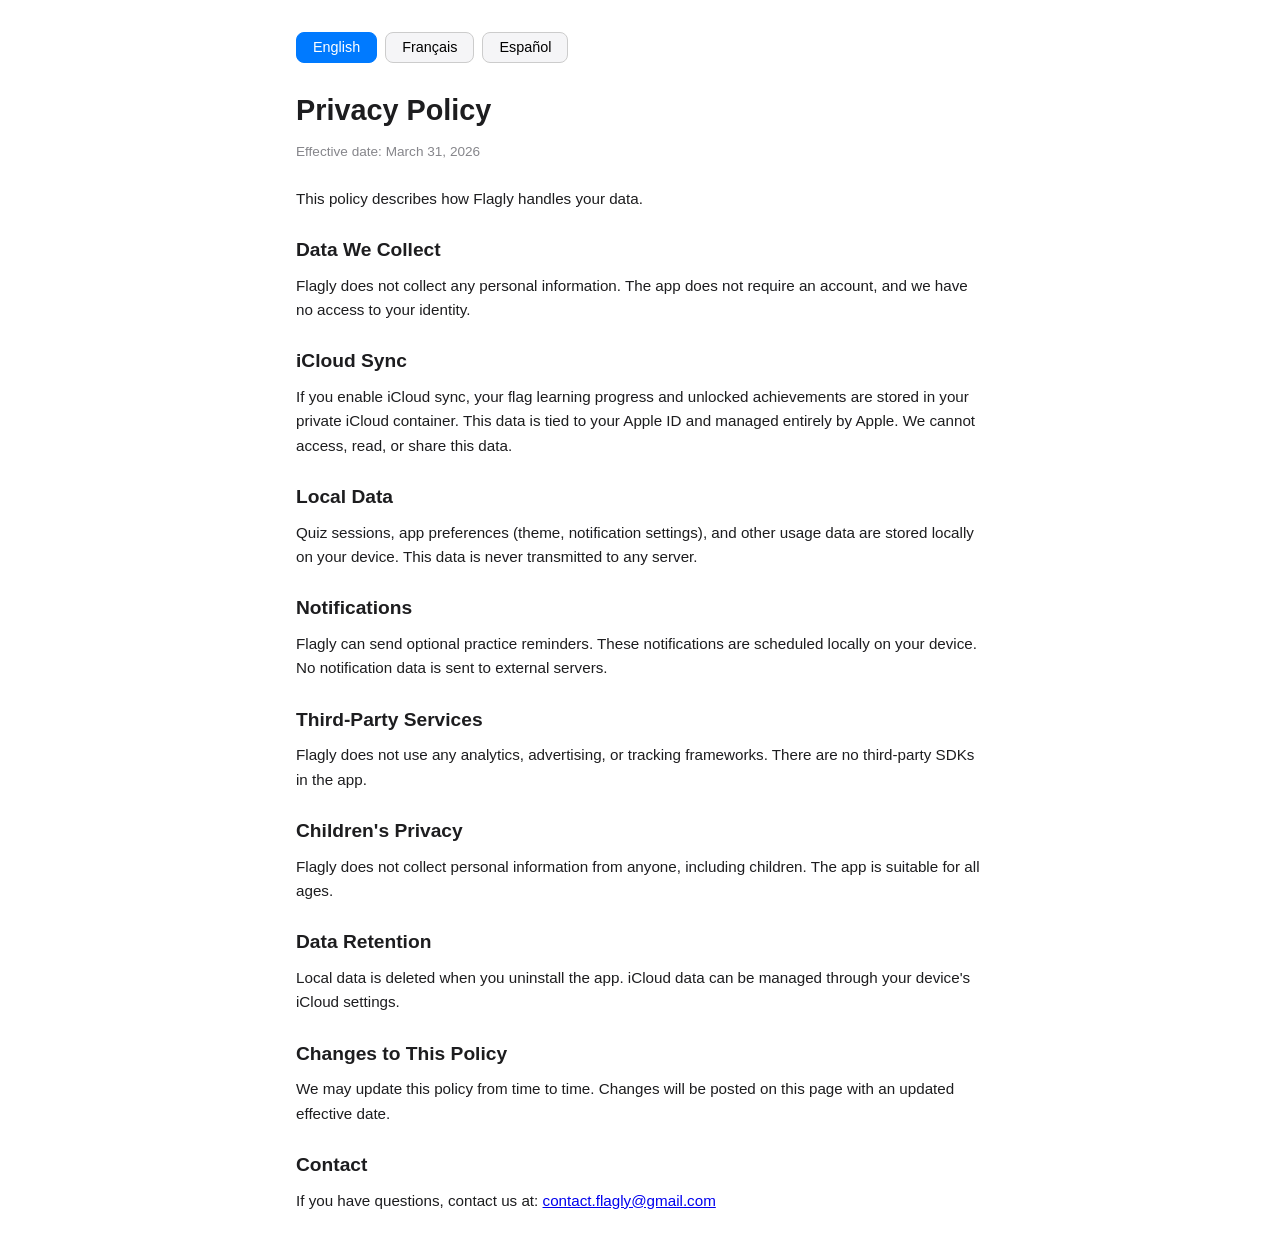
==== privacy/index.html @ f01b2d84 "restructure: add support page, move privacy under /privacy/, add landing index" ====
<!DOCTYPE html>
<html lang="en">
<head>
    <meta charset="UTF-8">
    <meta name="viewport" content="width=device-width, initial-scale=1.0">
    <title>Flagly - Privacy Policy</title>
    <style>
        * { margin: 0; padding: 0; box-sizing: border-box; }
        body {
            font-family: -apple-system, BlinkMacSystemFont, 'Segoe UI', Roboto, sans-serif;
            line-height: 1.6;
            color: #1d1d1f;
            background: #fff;
            padding: 2rem 1rem;
            max-width: 720px;
            margin: 0 auto;
        }
        h1 { font-size: 1.8rem; margin-bottom: 0.5rem; }
        h2 { font-size: 1.2rem; margin-top: 1.5rem; margin-bottom: 0.5rem; }
        p, li { font-size: 0.95rem; margin-bottom: 0.5rem; }
        ul { padding-left: 1.5rem; }
        .lang-switch {
            display: flex; gap: 0.5rem; margin-bottom: 1.5rem;
        }
        .lang-switch button {
            padding: 0.4rem 1rem; border: 1px solid #ccc; border-radius: 8px;
            background: #f5f5f7; cursor: pointer; font-size: 0.9rem;
        }
        .lang-switch button.active {
            background: #007aff; color: #fff; border-color: #007aff;
        }
        .lang-section { display: none; }
        .lang-section.active { display: block; }
        .date { color: #86868b; font-size: 0.85rem; margin-bottom: 1.5rem; }
    </style>
</head>
<body>
    <div class="lang-switch">
        <button onclick="switchLang('en')" id="btn-en" class="active">English</button>
        <button onclick="switchLang('fr')" id="btn-fr">Fran&ccedil;ais</button>
        <button onclick="switchLang('es')" id="btn-es">Espa&ntilde;ol</button>
    </div>

    <!-- ENGLISH -->
    <div id="lang-en" class="lang-section active">
        <h1>Privacy Policy</h1>
        <p class="date">Effective date: March 31, 2026</p>

        <p>This policy describes how Flagly handles your data.</p>

        <h2>Data We Collect</h2>
        <p>Flagly does not collect any personal information. The app does not require an account, and we have no access to your identity.</p>

        <h2>iCloud Sync</h2>
        <p>If you enable iCloud sync, your flag learning progress and unlocked achievements are stored in your private iCloud container. This data is tied to your Apple ID and managed entirely by Apple. We cannot access, read, or share this data.</p>

        <h2>Local Data</h2>
        <p>Quiz sessions, app preferences (theme, notification settings), and other usage data are stored locally on your device. This data is never transmitted to any server.</p>

        <h2>Notifications</h2>
        <p>Flagly can send optional practice reminders. These notifications are scheduled locally on your device. No notification data is sent to external servers.</p>

        <h2>Third-Party Services</h2>
        <p>Flagly does not use any analytics, advertising, or tracking frameworks. There are no third-party SDKs in the app.</p>

        <h2>Children's Privacy</h2>
        <p>Flagly does not collect personal information from anyone, including children. The app is suitable for all ages.</p>

        <h2>Data Retention</h2>
        <p>Local data is deleted when you uninstall the app. iCloud data can be managed through your device's iCloud settings.</p>

        <h2>Changes to This Policy</h2>
        <p>We may update this policy from time to time. Changes will be posted on this page with an updated effective date.</p>

        <h2>Contact</h2>
        <p>If you have questions, contact us at: <a href="mailto:contact.flagly@gmail.com">contact.flagly@gmail.com</a></p>
    </div>

    <!-- FRENCH -->
    <div id="lang-fr" class="lang-section">
        <h1>Politique de confidentialit&eacute;</h1>
        <p class="date">Date d'effet : 31 mars 2026</p>

        <p>Cette politique d&eacute;crit comment Flagly g&egrave;re vos donn&eacute;es.</p>

        <h2>Donn&eacute;es collect&eacute;es</h2>
        <p>Flagly ne collecte aucune information personnelle. L'application ne n&eacute;cessite pas de compte, et nous n'avons pas acc&egrave;s &agrave; votre identit&eacute;.</p>

        <h2>Synchronisation iCloud</h2>
        <p>Si vous activez la synchronisation iCloud, votre progression d'apprentissage des drapeaux et vos succ&egrave;s d&eacute;bloqu&eacute;s sont stock&eacute;s dans votre conteneur iCloud priv&eacute;. Ces donn&eacute;es sont li&eacute;es &agrave; votre identifiant Apple et g&eacute;r&eacute;es enti&egrave;rement par Apple. Nous ne pouvons pas acc&eacute;der, lire ou partager ces donn&eacute;es.</p>

        <h2>Donn&eacute;es locales</h2>
        <p>Les sessions de quiz, les pr&eacute;f&eacute;rences de l'application (th&egrave;me, param&egrave;tres de notification) et les autres donn&eacute;es d'utilisation sont stock&eacute;es localement sur votre appareil. Ces donn&eacute;es ne sont jamais transmises &agrave; un serveur.</p>

        <h2>Notifications</h2>
        <p>Flagly peut envoyer des rappels de r&eacute;vision optionnels. Ces notifications sont programm&eacute;es localement sur votre appareil. Aucune donn&eacute;e de notification n'est envoy&eacute;e &agrave; des serveurs externes.</p>

        <h2>Services tiers</h2>
        <p>Flagly n'utilise aucun framework d'analyse, de publicit&eacute; ou de suivi. Il n'y a aucun SDK tiers dans l'application.</p>

        <h2>Confidentialit&eacute; des enfants</h2>
        <p>Flagly ne collecte d'informations personnelles sur personne, y compris les enfants. L'application convient &agrave; tous les &acirc;ges.</p>

        <h2>Conservation des donn&eacute;es</h2>
        <p>Les donn&eacute;es locales sont supprim&eacute;es lorsque vous d&eacute;sinstallez l'application. Les donn&eacute;es iCloud peuvent &ecirc;tre g&eacute;r&eacute;es via les r&eacute;glages iCloud de votre appareil.</p>

        <h2>Modifications de cette politique</h2>
        <p>Nous pouvons mettre &agrave; jour cette politique de temps en temps. Les modifications seront publi&eacute;es sur cette page avec une date d'effet mise &agrave; jour.</p>

        <h2>Contact</h2>
        <p>Si vous avez des questions, contactez-nous &agrave; : <a href="mailto:contact.flagly@gmail.com">contact.flagly@gmail.com</a></p>
    </div>

    <!-- SPANISH -->
    <div id="lang-es" class="lang-section">
        <h1>Pol&iacute;tica de privacidad</h1>
        <p class="date">Fecha de vigencia: 31 de marzo de 2026</p>

        <p>Esta pol&iacute;tica describe c&oacute;mo Flagly gestiona sus datos.</p>

        <h2>Datos recopilados</h2>
        <p>Flagly no recopila ninguna informaci&oacute;n personal. La aplicaci&oacute;n no requiere una cuenta y no tenemos acceso a su identidad.</p>

        <h2>Sincronizaci&oacute;n con iCloud</h2>
        <p>Si activa la sincronizaci&oacute;n con iCloud, su progreso de aprendizaje de banderas y sus logros desbloqueados se almacenan en su contenedor privado de iCloud. Estos datos est&aacute;n vinculados a su Apple ID y son gestionados &iacute;ntegramente por Apple. No podemos acceder, leer ni compartir estos datos.</p>

        <h2>Datos locales</h2>
        <p>Las sesiones de quiz, las preferencias de la aplicaci&oacute;n (tema, configuraci&oacute;n de notificaciones) y otros datos de uso se almacenan localmente en su dispositivo. Estos datos nunca se transmiten a ning&uacute;n servidor.</p>

        <h2>Notificaciones</h2>
        <p>Flagly puede enviar recordatorios opcionales de pr&aacute;ctica. Estas notificaciones se programan localmente en su dispositivo. No se env&iacute;an datos de notificaci&oacute;n a servidores externos.</p>

        <h2>Servicios de terceros</h2>
        <p>Flagly no utiliza ning&uacute;n framework de an&aacute;lisis, publicidad o seguimiento. No hay SDKs de terceros en la aplicaci&oacute;n.</p>

        <h2>Privacidad de los ni&ntilde;os</h2>
        <p>Flagly no recopila informaci&oacute;n personal de nadie, incluidos los ni&ntilde;os. La aplicaci&oacute;n es apta para todas las edades.</p>

        <h2>Conservaci&oacute;n de datos</h2>
        <p>Los datos locales se eliminan cuando desinstala la aplicaci&oacute;n. Los datos de iCloud se pueden gestionar a trav&eacute;s de los ajustes de iCloud de su dispositivo.</p>

        <h2>Cambios en esta pol&iacute;tica</h2>
        <p>Podemos actualizar esta pol&iacute;tica de vez en cuando. Los cambios se publicar&aacute;n en esta p&aacute;gina con una fecha de vigencia actualizada.</p>

        <h2>Contacto</h2>
        <p>Si tiene preguntas, cont&aacute;ctenos en: <a href="mailto:contact.flagly@gmail.com">contact.flagly@gmail.com</a></p>
    </div>

    <script>
        function switchLang(lang) {
            document.querySelectorAll('.lang-section').forEach(function(s) { s.classList.remove('active'); });
            document.querySelectorAll('.lang-switch button').forEach(function(b) { b.classList.remove('active'); });
            document.getElementById('lang-' + lang).classList.add('active');
            document.getElementById('btn-' + lang).classList.add('active');
        }
    </script>
</body>
</html>
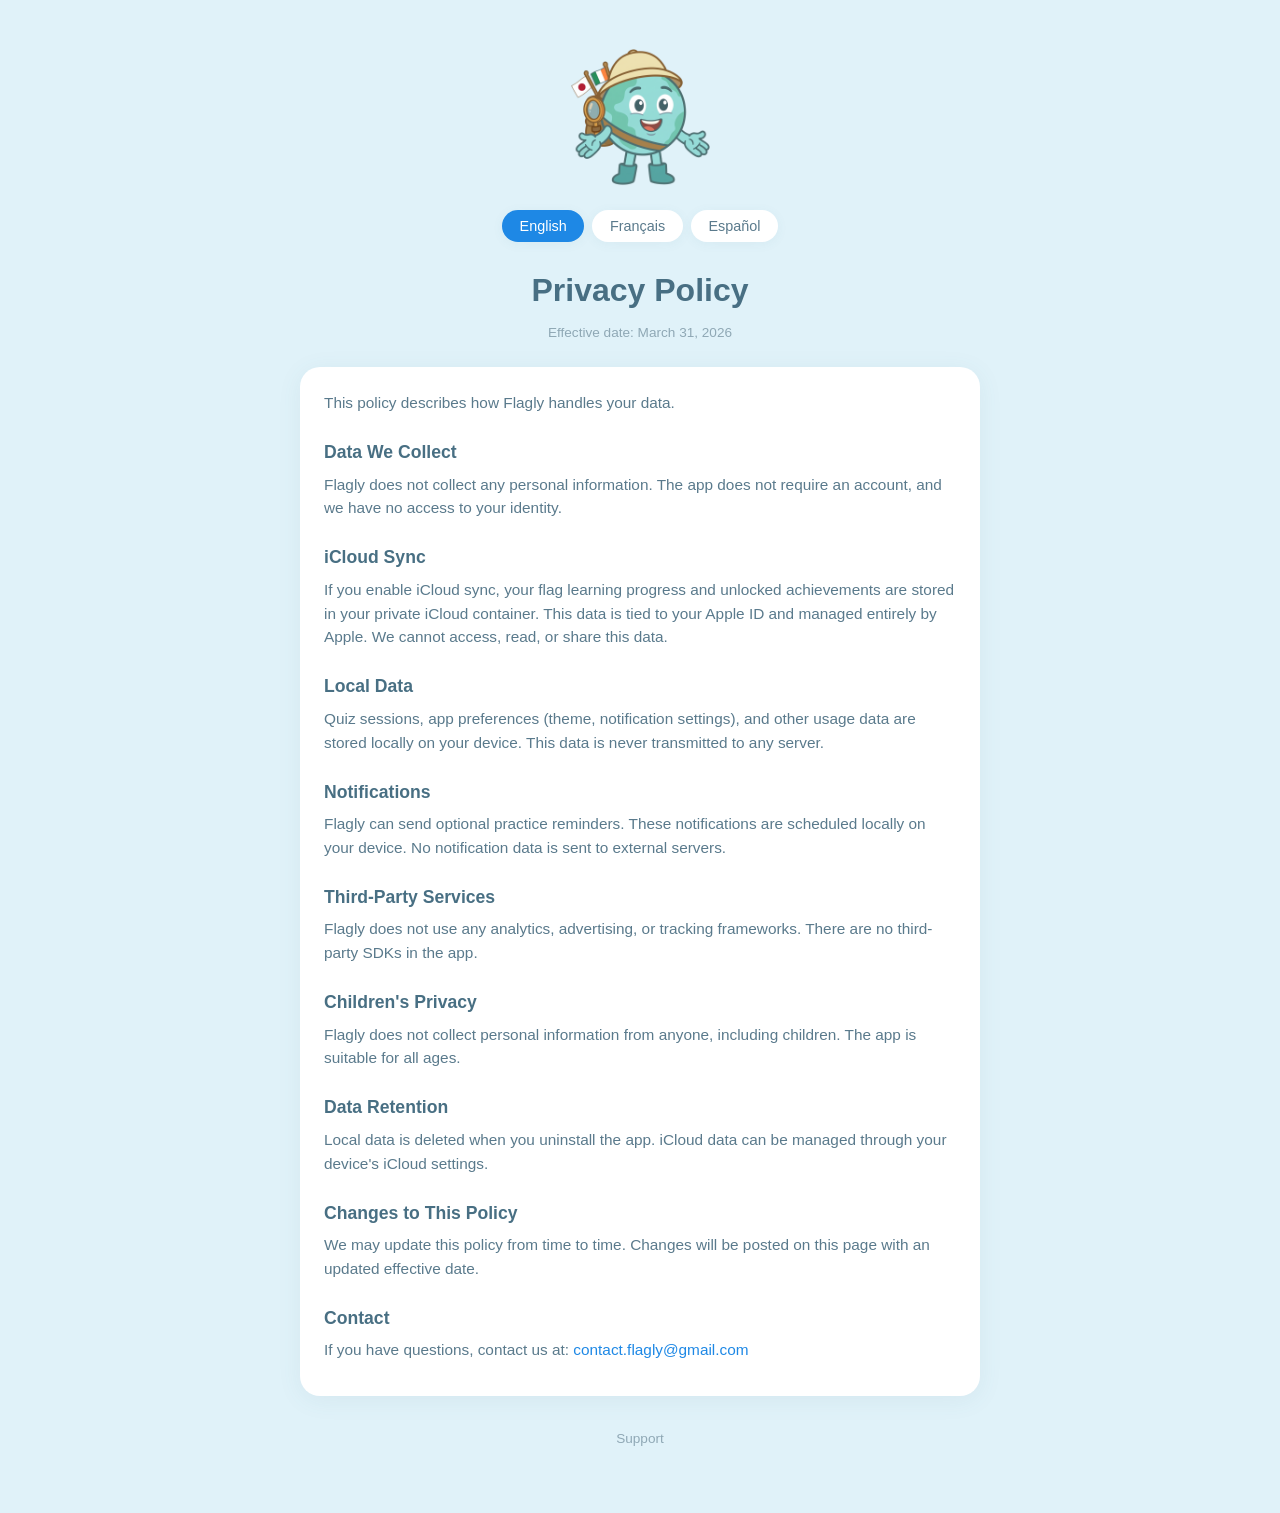
==== commit d4eee170: "design: match Flagly app aesthetic — pale teal background, white cards, mascot" ====
--- a/privacy/index.html
+++ b/privacy/index.html
@@ -3,38 +3,12 @@
 <head>
     <meta charset="UTF-8">
     <meta name="viewport" content="width=device-width, initial-scale=1.0">
-    <title>Flagly - Privacy Policy</title>
-    <style>
-        * { margin: 0; padding: 0; box-sizing: border-box; }
-        body {
-            font-family: -apple-system, BlinkMacSystemFont, 'Segoe UI', Roboto, sans-serif;
-            line-height: 1.6;
-            color: #1d1d1f;
-            background: #fff;
-            padding: 2rem 1rem;
-            max-width: 720px;
-            margin: 0 auto;
-        }
-        h1 { font-size: 1.8rem; margin-bottom: 0.5rem; }
-        h2 { font-size: 1.2rem; margin-top: 1.5rem; margin-bottom: 0.5rem; }
-        p, li { font-size: 0.95rem; margin-bottom: 0.5rem; }
-        ul { padding-left: 1.5rem; }
-        .lang-switch {
-            display: flex; gap: 0.5rem; margin-bottom: 1.5rem;
-        }
-        .lang-switch button {
-            padding: 0.4rem 1rem; border: 1px solid #ccc; border-radius: 8px;
-            background: #f5f5f7; cursor: pointer; font-size: 0.9rem;
-        }
-        .lang-switch button.active {
-            background: #007aff; color: #fff; border-color: #007aff;
-        }
-        .lang-section { display: none; }
-        .lang-section.active { display: block; }
-        .date { color: #86868b; font-size: 0.85rem; margin-bottom: 1.5rem; }
-    </style>
+    <title>Flagly &middot; Privacy Policy</title>
+    <link rel="stylesheet" href="../assets/styles.css">
 </head>
 <body>
+    <img src="../assets/mascot.png" alt="Flagly mascot" class="mascot">
+
     <div class="lang-switch">
         <button onclick="switchLang('en')" id="btn-en" class="active">English</button>
         <button onclick="switchLang('fr')" id="btn-fr">Fran&ccedil;ais</button>
@@ -46,34 +20,38 @@
         <h1>Privacy Policy</h1>
         <p class="date">Effective date: March 31, 2026</p>
 
-        <p>This policy describes how Flagly handles your data.</p>
+        <div class="card">
+            <p>This policy describes how Flagly handles your data.</p>
 
-        <h2>Data We Collect</h2>
-        <p>Flagly does not collect any personal information. The app does not require an account, and we have no access to your identity.</p>
+            <h2>Data We Collect</h2>
+            <p>Flagly does not collect any personal information. The app does not require an account, and we have no access to your identity.</p>
 
-        <h2>iCloud Sync</h2>
-        <p>If you enable iCloud sync, your flag learning progress and unlocked achievements are stored in your private iCloud container. This data is tied to your Apple ID and managed entirely by Apple. We cannot access, read, or share this data.</p>
+            <h2>iCloud Sync</h2>
+            <p>If you enable iCloud sync, your flag learning progress and unlocked achievements are stored in your private iCloud container. This data is tied to your Apple ID and managed entirely by Apple. We cannot access, read, or share this data.</p>
 
-        <h2>Local Data</h2>
-        <p>Quiz sessions, app preferences (theme, notification settings), and other usage data are stored locally on your device. This data is never transmitted to any server.</p>
+            <h2>Local Data</h2>
+            <p>Quiz sessions, app preferences (theme, notification settings), and other usage data are stored locally on your device. This data is never transmitted to any server.</p>
 
-        <h2>Notifications</h2>
-        <p>Flagly can send optional practice reminders. These notifications are scheduled locally on your device. No notification data is sent to external servers.</p>
+            <h2>Notifications</h2>
+            <p>Flagly can send optional practice reminders. These notifications are scheduled locally on your device. No notification data is sent to external servers.</p>
 
-        <h2>Third-Party Services</h2>
-        <p>Flagly does not use any analytics, advertising, or tracking frameworks. There are no third-party SDKs in the app.</p>
+            <h2>Third-Party Services</h2>
+            <p>Flagly does not use any analytics, advertising, or tracking frameworks. There are no third-party SDKs in the app.</p>
 
-        <h2>Children's Privacy</h2>
-        <p>Flagly does not collect personal information from anyone, including children. The app is suitable for all ages.</p>
+            <h2>Children's Privacy</h2>
+            <p>Flagly does not collect personal information from anyone, including children. The app is suitable for all ages.</p>
 
-        <h2>Data Retention</h2>
-        <p>Local data is deleted when you uninstall the app. iCloud data can be managed through your device's iCloud settings.</p>
+            <h2>Data Retention</h2>
+            <p>Local data is deleted when you uninstall the app. iCloud data can be managed through your device's iCloud settings.</p>
 
-        <h2>Changes to This Policy</h2>
-        <p>We may update this policy from time to time. Changes will be posted on this page with an updated effective date.</p>
+            <h2>Changes to This Policy</h2>
+            <p>We may update this policy from time to time. Changes will be posted on this page with an updated effective date.</p>
 
-        <h2>Contact</h2>
-        <p>If you have questions, contact us at: <a href="mailto:contact.flagly@gmail.com">contact.flagly@gmail.com</a></p>
+            <h2>Contact</h2>
+            <p>If you have questions, contact us at: <a href="mailto:contact.flagly@gmail.com">contact.flagly@gmail.com</a></p>
+        </div>
+
+        <div class="footer-link"><a href="../support/">Support</a></div>
     </div>
 
     <!-- FRENCH -->
@@ -81,34 +59,38 @@
         <h1>Politique de confidentialit&eacute;</h1>
         <p class="date">Date d'effet : 31 mars 2026</p>
 
-        <p>Cette politique d&eacute;crit comment Flagly g&egrave;re vos donn&eacute;es.</p>
+        <div class="card">
+            <p>Cette politique d&eacute;crit comment Flagly g&egrave;re vos donn&eacute;es.</p>
 
-        <h2>Donn&eacute;es collect&eacute;es</h2>
-        <p>Flagly ne collecte aucune information personnelle. L'application ne n&eacute;cessite pas de compte, et nous n'avons pas acc&egrave;s &agrave; votre identit&eacute;.</p>
+            <h2>Donn&eacute;es collect&eacute;es</h2>
+            <p>Flagly ne collecte aucune information personnelle. L'application ne n&eacute;cessite pas de compte, et nous n'avons pas acc&egrave;s &agrave; votre identit&eacute;.</p>
 
-        <h2>Synchronisation iCloud</h2>
-        <p>Si vous activez la synchronisation iCloud, votre progression d'apprentissage des drapeaux et vos succ&egrave;s d&eacute;bloqu&eacute;s sont stock&eacute;s dans votre conteneur iCloud priv&eacute;. Ces donn&eacute;es sont li&eacute;es &agrave; votre identifiant Apple et g&eacute;r&eacute;es enti&egrave;rement par Apple. Nous ne pouvons pas acc&eacute;der, lire ou partager ces donn&eacute;es.</p>
+            <h2>Synchronisation iCloud</h2>
+            <p>Si vous activez la synchronisation iCloud, votre progression d'apprentissage des drapeaux et vos succ&egrave;s d&eacute;bloqu&eacute;s sont stock&eacute;s dans votre conteneur iCloud priv&eacute;. Ces donn&eacute;es sont li&eacute;es &agrave; votre identifiant Apple et g&eacute;r&eacute;es enti&egrave;rement par Apple. Nous ne pouvons pas acc&eacute;der, lire ou partager ces donn&eacute;es.</p>
 
-        <h2>Donn&eacute;es locales</h2>
-        <p>Les sessions de quiz, les pr&eacute;f&eacute;rences de l'application (th&egrave;me, param&egrave;tres de notification) et les autres donn&eacute;es d'utilisation sont stock&eacute;es localement sur votre appareil. Ces donn&eacute;es ne sont jamais transmises &agrave; un serveur.</p>
+            <h2>Donn&eacute;es locales</h2>
+            <p>Les sessions de quiz, les pr&eacute;f&eacute;rences de l'application (th&egrave;me, param&egrave;tres de notification) et les autres donn&eacute;es d'utilisation sont stock&eacute;es localement sur votre appareil. Ces donn&eacute;es ne sont jamais transmises &agrave; un serveur.</p>
 
-        <h2>Notifications</h2>
-        <p>Flagly peut envoyer des rappels de r&eacute;vision optionnels. Ces notifications sont programm&eacute;es localement sur votre appareil. Aucune donn&eacute;e de notification n'est envoy&eacute;e &agrave; des serveurs externes.</p>
+            <h2>Notifications</h2>
+            <p>Flagly peut envoyer des rappels de r&eacute;vision optionnels. Ces notifications sont programm&eacute;es localement sur votre appareil. Aucune donn&eacute;e de notification n'est envoy&eacute;e &agrave; des serveurs externes.</p>
 
-        <h2>Services tiers</h2>
-        <p>Flagly n'utilise aucun framework d'analyse, de publicit&eacute; ou de suivi. Il n'y a aucun SDK tiers dans l'application.</p>
+            <h2>Services tiers</h2>
+            <p>Flagly n'utilise aucun framework d'analyse, de publicit&eacute; ou de suivi. Il n'y a aucun SDK tiers dans l'application.</p>
 
-        <h2>Confidentialit&eacute; des enfants</h2>
-        <p>Flagly ne collecte d'informations personnelles sur personne, y compris les enfants. L'application convient &agrave; tous les &acirc;ges.</p>
+            <h2>Confidentialit&eacute; des enfants</h2>
+            <p>Flagly ne collecte d'informations personnelles sur personne, y compris les enfants. L'application convient &agrave; tous les &acirc;ges.</p>
 
-        <h2>Conservation des donn&eacute;es</h2>
-        <p>Les donn&eacute;es locales sont supprim&eacute;es lorsque vous d&eacute;sinstallez l'application. Les donn&eacute;es iCloud peuvent &ecirc;tre g&eacute;r&eacute;es via les r&eacute;glages iCloud de votre appareil.</p>
+            <h2>Conservation des donn&eacute;es</h2>
+            <p>Les donn&eacute;es locales sont supprim&eacute;es lorsque vous d&eacute;sinstallez l'application. Les donn&eacute;es iCloud peuvent &ecirc;tre g&eacute;r&eacute;es via les r&eacute;glages iCloud de votre appareil.</p>
 
-        <h2>Modifications de cette politique</h2>
-        <p>Nous pouvons mettre &agrave; jour cette politique de temps en temps. Les modifications seront publi&eacute;es sur cette page avec une date d'effet mise &agrave; jour.</p>
+            <h2>Modifications de cette politique</h2>
+            <p>Nous pouvons mettre &agrave; jour cette politique de temps en temps. Les modifications seront publi&eacute;es sur cette page avec une date d'effet mise &agrave; jour.</p>
 
-        <h2>Contact</h2>
-        <p>Si vous avez des questions, contactez-nous &agrave; : <a href="mailto:contact.flagly@gmail.com">contact.flagly@gmail.com</a></p>
+            <h2>Contact</h2>
+            <p>Si vous avez des questions, contactez-nous &agrave; : <a href="mailto:contact.flagly@gmail.com">contact.flagly@gmail.com</a></p>
+        </div>
+
+        <div class="footer-link"><a href="../support/">Assistance</a></div>
     </div>
 
     <!-- SPANISH -->
@@ -116,34 +98,38 @@
         <h1>Pol&iacute;tica de privacidad</h1>
         <p class="date">Fecha de vigencia: 31 de marzo de 2026</p>
 
-        <p>Esta pol&iacute;tica describe c&oacute;mo Flagly gestiona sus datos.</p>
+        <div class="card">
+            <p>Esta pol&iacute;tica describe c&oacute;mo Flagly gestiona sus datos.</p>
 
-        <h2>Datos recopilados</h2>
-        <p>Flagly no recopila ninguna informaci&oacute;n personal. La aplicaci&oacute;n no requiere una cuenta y no tenemos acceso a su identidad.</p>
+            <h2>Datos recopilados</h2>
+            <p>Flagly no recopila ninguna informaci&oacute;n personal. La aplicaci&oacute;n no requiere una cuenta y no tenemos acceso a su identidad.</p>
 
-        <h2>Sincronizaci&oacute;n con iCloud</h2>
-        <p>Si activa la sincronizaci&oacute;n con iCloud, su progreso de aprendizaje de banderas y sus logros desbloqueados se almacenan en su contenedor privado de iCloud. Estos datos est&aacute;n vinculados a su Apple ID y son gestionados &iacute;ntegramente por Apple. No podemos acceder, leer ni compartir estos datos.</p>
+            <h2>Sincronizaci&oacute;n con iCloud</h2>
+            <p>Si activa la sincronizaci&oacute;n con iCloud, su progreso de aprendizaje de banderas y sus logros desbloqueados se almacenan en su contenedor privado de iCloud. Estos datos est&aacute;n vinculados a su Apple ID y son gestionados &iacute;ntegramente por Apple. No podemos acceder, leer ni compartir estos datos.</p>
 
-        <h2>Datos locales</h2>
-        <p>Las sesiones de quiz, las preferencias de la aplicaci&oacute;n (tema, configuraci&oacute;n de notificaciones) y otros datos de uso se almacenan localmente en su dispositivo. Estos datos nunca se transmiten a ning&uacute;n servidor.</p>
+            <h2>Datos locales</h2>
+            <p>Las sesiones de quiz, las preferencias de la aplicaci&oacute;n (tema, configuraci&oacute;n de notificaciones) y otros datos de uso se almacenan localmente en su dispositivo. Estos datos nunca se transmiten a ning&uacute;n servidor.</p>
 
-        <h2>Notificaciones</h2>
-        <p>Flagly puede enviar recordatorios opcionales de pr&aacute;ctica. Estas notificaciones se programan localmente en su dispositivo. No se env&iacute;an datos de notificaci&oacute;n a servidores externos.</p>
+            <h2>Notificaciones</h2>
+            <p>Flagly puede enviar recordatorios opcionales de pr&aacute;ctica. Estas notificaciones se programan localmente en su dispositivo. No se env&iacute;an datos de notificaci&oacute;n a servidores externos.</p>
 
-        <h2>Servicios de terceros</h2>
-        <p>Flagly no utiliza ning&uacute;n framework de an&aacute;lisis, publicidad o seguimiento. No hay SDKs de terceros en la aplicaci&oacute;n.</p>
+            <h2>Servicios de terceros</h2>
+            <p>Flagly no utiliza ning&uacute;n framework de an&aacute;lisis, publicidad o seguimiento. No hay SDKs de terceros en la aplicaci&oacute;n.</p>
 
-        <h2>Privacidad de los ni&ntilde;os</h2>
-        <p>Flagly no recopila informaci&oacute;n personal de nadie, incluidos los ni&ntilde;os. La aplicaci&oacute;n es apta para todas las edades.</p>
+            <h2>Privacidad de los ni&ntilde;os</h2>
+            <p>Flagly no recopila informaci&oacute;n personal de nadie, incluidos los ni&ntilde;os. La aplicaci&oacute;n es apta para todas las edades.</p>
 
-        <h2>Conservaci&oacute;n de datos</h2>
-        <p>Los datos locales se eliminan cuando desinstala la aplicaci&oacute;n. Los datos de iCloud se pueden gestionar a trav&eacute;s de los ajustes de iCloud de su dispositivo.</p>
+            <h2>Conservaci&oacute;n de datos</h2>
+            <p>Los datos locales se eliminan cuando desinstala la aplicaci&oacute;n. Los datos de iCloud se pueden gestionar a trav&eacute;s de los ajustes de iCloud de su dispositivo.</p>
 
-        <h2>Cambios en esta pol&iacute;tica</h2>
-        <p>Podemos actualizar esta pol&iacute;tica de vez en cuando. Los cambios se publicar&aacute;n en esta p&aacute;gina con una fecha de vigencia actualizada.</p>
+            <h2>Cambios en esta pol&iacute;tica</h2>
+            <p>Podemos actualizar esta pol&iacute;tica de vez en cuando. Los cambios se publicar&aacute;n en esta p&aacute;gina con una fecha de vigencia actualizada.</p>
 
-        <h2>Contacto</h2>
-        <p>Si tiene preguntas, cont&aacute;ctenos en: <a href="mailto:contact.flagly@gmail.com">contact.flagly@gmail.com</a></p>
+            <h2>Contacto</h2>
+            <p>Si tiene preguntas, cont&aacute;ctenos en: <a href="mailto:contact.flagly@gmail.com">contact.flagly@gmail.com</a></p>
+        </div>
+
+        <div class="footer-link"><a href="../support/">Soporte</a></div>
     </div>
 
     <script>
--- a/assets/styles.css
+++ b/assets/styles.css
@@ -0,0 +1,178 @@
+:root {
+    --bg: #E0F2F9;
+    --card: #FFFFFF;
+    --headline: #486F83;
+    --body: #5A7A8C;
+    --muted: #8FA8B5;
+    --accent: #1E88E5;
+    --accent-soft: rgba(30, 136, 229, 0.12);
+    --shadow: 0 4px 24px rgba(72, 111, 131, 0.08);
+    --shadow-soft: 0 2px 12px rgba(72, 111, 131, 0.06);
+    --radius: 20px;
+    --radius-sm: 12px;
+}
+
+@media (prefers-color-scheme: dark) {
+    :root {
+        --bg: #1C1F24;
+        --card: #2A2D33;
+        --headline: #E6EEF2;
+        --body: #B8C5CC;
+        --muted: #7A8A92;
+        --accent: #4DA3F5;
+        --accent-soft: rgba(77, 163, 245, 0.18);
+        --shadow: 0 4px 24px rgba(0, 0, 0, 0.4);
+        --shadow-soft: 0 2px 12px rgba(0, 0, 0, 0.25);
+    }
+}
+
+* { margin: 0; padding: 0; box-sizing: border-box; }
+
+html, body {
+    font-family: -apple-system, BlinkMacSystemFont, 'SF Pro Text', 'Segoe UI', Roboto, sans-serif;
+    line-height: 1.55;
+    color: var(--body);
+    background: var(--bg);
+    -webkit-font-smoothing: antialiased;
+}
+
+body {
+    padding: 3rem 1.25rem 4rem;
+    max-width: 720px;
+    margin: 0 auto;
+}
+
+.mascot {
+    display: block;
+    width: 140px;
+    height: auto;
+    margin: 0 auto 1.5rem;
+}
+
+h1 {
+    font-size: 2rem;
+    font-weight: 700;
+    color: var(--headline);
+    text-align: center;
+    margin-bottom: 0.4rem;
+}
+
+.subtitle {
+    text-align: center;
+    color: var(--muted);
+    margin-bottom: 2rem;
+    font-size: 1rem;
+}
+
+h2 {
+    font-size: 1.1rem;
+    font-weight: 600;
+    color: var(--headline);
+    margin-top: 1.5rem;
+    margin-bottom: 0.4rem;
+}
+
+p, li {
+    font-size: 0.96rem;
+    margin-bottom: 0.6rem;
+}
+
+a { color: var(--accent); text-decoration: none; }
+a:hover { text-decoration: underline; }
+
+.card {
+    background: var(--card);
+    border-radius: var(--radius);
+    padding: 1.5rem;
+    box-shadow: var(--shadow);
+    margin-bottom: 1rem;
+}
+
+.lang-switch {
+    display: flex;
+    gap: 0.5rem;
+    justify-content: center;
+    margin-bottom: 1.5rem;
+}
+
+.lang-switch button {
+    padding: 0.5rem 1.1rem;
+    border: none;
+    border-radius: 999px;
+    background: var(--card);
+    color: var(--body);
+    cursor: pointer;
+    font-size: 0.9rem;
+    font-weight: 500;
+    box-shadow: var(--shadow-soft);
+    transition: all 0.15s ease;
+}
+
+.lang-switch button:hover {
+    transform: translateY(-1px);
+}
+
+.lang-switch button.active {
+    background: var(--accent);
+    color: #fff;
+}
+
+.lang-section { display: none; }
+.lang-section.active { display: block; }
+
+.date {
+    color: var(--muted);
+    font-size: 0.85rem;
+    text-align: center;
+    margin-bottom: 1.5rem;
+}
+
+.contact-card {
+    background: var(--accent-soft);
+    border-radius: var(--radius-sm);
+    padding: 1rem 1.25rem;
+    margin: 1.5rem 0;
+    text-align: center;
+}
+
+.contact-card strong {
+    color: var(--headline);
+}
+
+.contact-card a {
+    font-weight: 600;
+}
+
+.links-stack {
+    display: flex;
+    flex-direction: column;
+    gap: 0.75rem;
+    max-width: 320px;
+    margin: 0 auto;
+}
+
+.links-stack a {
+    display: block;
+    padding: 1rem 1.25rem;
+    background: var(--card);
+    border-radius: var(--radius-sm);
+    color: var(--headline);
+    font-weight: 500;
+    box-shadow: var(--shadow-soft);
+    transition: transform 0.15s ease;
+}
+
+.links-stack a:hover {
+    transform: translateY(-2px);
+    text-decoration: none;
+}
+
+.footer-link {
+    display: block;
+    text-align: center;
+    margin-top: 2rem;
+    color: var(--muted);
+    font-size: 0.85rem;
+}
+
+.footer-link a { color: var(--muted); }
